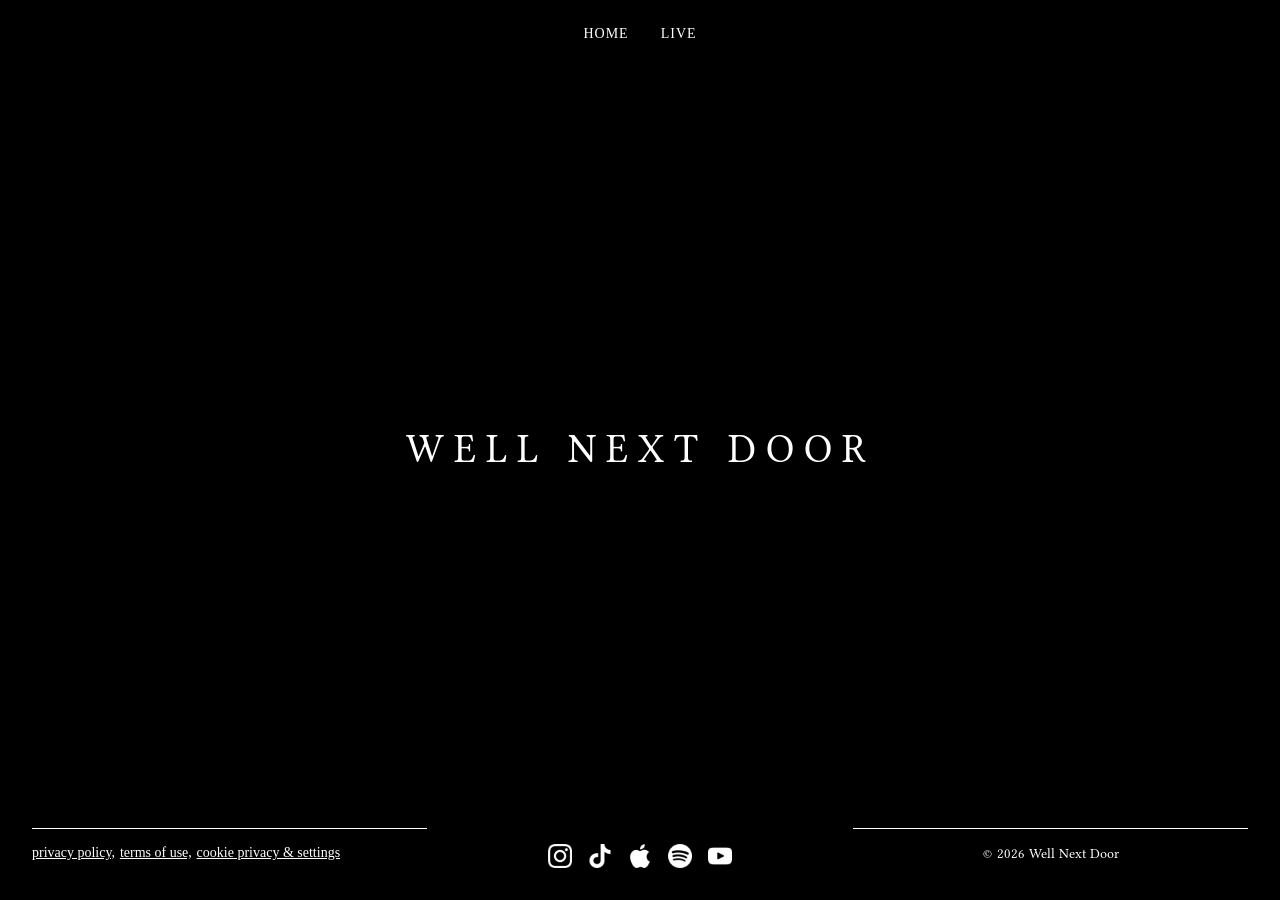
==== index.html @ 7ca92fc7 "Live Dates neu gestaltet + Navi gekürzt - Terminliste mit Datums-Block, Gruppierung (Kommend/Vergang" ====
<!DOCTYPE html>
<html lang="de">
<head>
  <meta charset="utf-8">
  <title>Well Next Door – Indie Pop Band aus Bamberg &amp; Nürnberg</title>
  <meta content="Well Next Door ist eine Indie-Pop-Rock-Band aus Bamberg und Nürnberg in Franken. Höre neue Songs auf Spotify &amp; Apple Music und entdecke Live-Termine." name="description">
  <meta content="width=device-width, initial-scale=1" name="viewport">

  <!-- Open Graph -->
  <meta content="Well Next Door – Indie Pop aus Franken" property="og:title">
  <meta content="Indie-Pop-Rock-Band aus Bamberg &amp; Nürnberg – neue Musik, Live-Konzerte und das kommende Debütalbum. Folge uns auf Spotify, Instagram &amp; TikTok." property="og:description">
  <meta content="assets/opengraph.png" property="og:image">
  <meta content="website" property="og:type">

  <!-- Fonts -->
  <link rel="preconnect" href="https://fonts.googleapis.com">
  <link rel="preconnect" href="https://fonts.gstatic.com" crossorigin>
  <link href="https://fonts.googleapis.com/css?family=Great+Vibes:400%7CLibertinus+Serif:300,400,500,600,700" rel="stylesheet">

  <!-- Styles -->
  <link href="css/style.css" rel="stylesheet">

  <!-- Favicons -->
  <link href="assets/favicon.png" rel="shortcut icon" type="image/x-icon">
  <link href="assets/webclip.png" rel="apple-touch-icon">
</head>
<body>

  <!-- Vollbild-Hintergrundvideo (Bunny Stream) -->
  <div id="bgVideoWrap" aria-hidden="true">
    <iframe id="bgFrame" title="Background Video" loading="eager"
      allow="autoplay; encrypted-media; picture-in-picture; accelerometer; gyroscope"
      allowfullscreen="true" frameborder="0"
      src="https://iframe.mediadelivery.net/embed/644372/77ee35da-af66-4e94-9050-942b419234bb?autoplay=true&amp;loop=true&amp;muted=true&amp;preload=true&amp;responsive=true"></iframe>
  </div>

  <div class="wrapper">

    <!-- Navigation -->
    <div role="banner" class="navbar">
      <div class="container">
        <nav role="navigation" class="nav-menu">
          <a href="index.html" aria-current="page" class="link w--current"><span class="text-span">HOME</span></a>
          <!-- <a href="#" class="link">MUSIC</a> -->
          <a href="live.html" class="link">LIVE</a>
          <!-- <a href="#" class="link">SHOP</a> -->
        </nav>
        <div class="menu-button" aria-label="menu" role="button" tabindex="0" aria-expanded="false">
          <span class="nav-icon"></span>
        </div>
      </div>
    </div>

    <!-- Hero -->
    <section class="hero-section">
      <div class="div-block-2">
        <div class="div-block-3">
          <h1 class="heading">WELL&nbsp;NEXT&nbsp;DOOR</h1>
        </div>
      </div>
    </section>

    <!-- Footer -->
    <section class="footer-dark">
      <div class="footer-divider">
        <div class="div-block-5">
          <a href="privacy-policy.html" class="link-footer">privacy policy,</a>
          <a href="terms-of-use.html" class="link-footer second">terms of use,</a>
          <a href="#" class="link-footer second">cookie privacy &amp; settings</a>
        </div>
      </div>
      <div class="div-block-4">
        <a href="https://www.instagram.com/well_next_door/" target="_blank" rel="noopener" class="social-links">
          <img loading="lazy" src="assets/instagram.png" alt="Instagram" class="image">
        </a>
        <a href="https://www.tiktok.com/@wellnextdoor" target="_blank" rel="noopener" class="social-links">
          <img loading="lazy" src="assets/tiktok.png" alt="TikTok" class="image">
        </a>
        <a href="https://music.apple.com/de/artist/well-next-door/1473011566" target="_blank" rel="noopener" class="social-links">
          <img loading="lazy" src="assets/apple-music.png" alt="Apple Music" class="image">
        </a>
        <a href="https://open.spotify.com/intl-de/artist/0O03TuSYeBS1zFscFg5X6S?si=DQFE-3ojQe-Ye8wxF7zOWA" target="_blank" rel="noopener" class="social-links">
          <img loading="lazy" src="assets/spotify.png" alt="Spotify" class="image">
        </a>
        <a href="https://www.youtube.com/@wellnextdoor" target="_blank" rel="noopener" class="social-links">
          <img loading="lazy" src="assets/youtube.png" alt="YouTube" class="image">
        </a>
      </div>
      <div class="footer-copyright-center">© 2026 Well Next Door</div>
    </section>

  </div>

  <script src="js/menu.js"></script>
</body>
</html>
---- css/style.css ----
/* ============================================================
   Well Next Door – 1:1 Nachbau
   Rekonstruierte Styles (Original: Webflow)
   ============================================================ */

/* ---------- Reset / Basis ---------- */
* {
  box-sizing: border-box;
}

html,
body {
  margin: 0;
  padding: 0;
}

body {
  min-height: 100vh;
  background-color: #000;
  color: #333;
  font-family: Arial, sans-serif;
  font-size: 14px;
  line-height: 1.4;
  -webkit-font-smoothing: antialiased;
}

a {
  color: inherit;
}

img {
  max-width: 100%;
  display: inline-block;
}

h1,
h2,
h3 {
  margin: 0;
  font-weight: 400;
}

/* ---------- Wrapper ---------- */
.wrapper {
  width: 100vw;
  height: 100vh;
  position: static;
  inset: 0%;
  overflow: hidden;
}

/* ---------- Hintergrundvideo ---------- */
#bgVideoWrap {
  overflow: hidden;
  will-change: transform;
  width: 100vw;
  height: 100vh;
  position: fixed;
  inset: 0;
  background: #000;
  isolation: isolate;
  pointer-events: none;
  z-index: 0;
  transform: translateZ(0);
}

#bgFrame {
  position: absolute;
  top: 50%;
  left: 50%;
  transform: translate(-50%, -50%);
  width: max(100vw, 177.78vh);
  height: max(100vh, 56.25vw);
  min-width: 100%;
  min-height: 100%;
  border: 0;
  pointer-events: none;
  display: block;
}

/* ---------- Navigation ---------- */
.navbar {
  color: #fff;
  background-color: transparent;
  position: fixed;
  inset: 0% 0% auto;
  z-index: 1000;
}

.container {
  color: #fff;
  width: 940px;
  max-width: 940px;
  margin-left: auto;
  margin-right: auto;
  display: flex;
  justify-content: center;
  align-items: center;
  font-family: "Palatino Linotype", "Book Antiqua", Palatino, serif;
}

.nav-menu {
  color: #fff;
  display: flex;
  position: relative;
}

.link {
  color: #fff;
  letter-spacing: 1px;
  padding: 1.5rem 1rem;
  text-decoration: none;
  transition: opacity .2s;
  display: inline-block;
}

.link:hover {
  font-weight: 700;
  text-decoration: line-through;
}

.text-span {
  text-decoration-color: #fff;
}

/* Hamburger-Button (nur mobil sichtbar) */
.menu-button {
  display: none;
  padding: 18px;
  margin-left: auto;
  cursor: pointer;
  -webkit-user-select: none;
  user-select: none;
}

.menu-button .nav-icon {
  width: 22px;
  height: 2px;
  background: #fff;
  position: relative;
  display: block;
}

.menu-button .nav-icon::before,
.menu-button .nav-icon::after {
  content: "";
  position: absolute;
  left: 0;
  width: 22px;
  height: 2px;
  background: #fff;
}

.menu-button .nav-icon::before { top: -7px; }
.menu-button .nav-icon::after { top: 7px; }

/* ---------- Hero (Startseite) ---------- */
.hero-section {
  position: fixed;
  inset: 0%;
  z-index: 1;
}

.div-block-2 {
  width: 100vw;
  height: 100vh;
  display: flex;
  flex-flow: column;
  justify-content: center;
  align-items: center;
  position: relative;
  z-index: 999;
}

.div-block-3 {
  display: flex;
  justify-content: center;
  align-items: center;
  font-family: "Great Vibes", cursive;
  position: static;
  z-index: 2147483647;
}

.heading {
  color: #fff;
  letter-spacing: 10px;
  margin: 0;
  font-family: "Libertinus Serif", serif;
  font-size: 2.5rem;
  font-weight: 400;
  line-height: 2.7rem;
  z-index: 2147483647;
  text-align: center;
}

/* ---------- Hero (Live-Seite) ---------- */
.heading-6 {
  color: #fff;
  margin: 0 0 4rem;
  font-family: "Libertinus Serif", serif;
  font-size: 3rem;
  line-height: 2.5rem;
  text-align: center;
}

.div-block-7 {
  width: 80vw;
  grid-column-gap: 16px;
  grid-row-gap: 16px;
  border-bottom: 1px dashed #fff;
  grid-template-rows: auto;
  grid-template-columns: 1fr 1fr 1fr;
  place-items: center stretch;
  padding-bottom: .5rem;
  margin-bottom: 1.25rem;
  display: grid;
}

/* ---------- Live Dates – Terminliste ---------- */
.events-wrap {
  width: min(760px, 86vw);
  margin: 0 auto;
}

.group-label {
  font-family: "Libertinus Serif", serif;
  font-size: .8rem;
  letter-spacing: 3px;
  text-transform: uppercase;
  color: rgba(255, 255, 255, .45);
  padding-bottom: .9rem;
  margin-bottom: .2rem;
  border-bottom: 1px solid rgba(255, 255, 255, .25);
}

.events-past {
  margin-top: 2.75rem;
}

.event-row {
  display: grid;
  grid-template-columns: 72px 1fr auto;
  align-items: center;
  gap: 1.5rem;
  padding: 1.25rem 0;
  border-bottom: 1px solid rgba(255, 255, 255, .15);
}

.event-date {
  text-align: center;
  line-height: 1;
  color: #fff;
}

.event-date .ed-day {
  font-family: "Libertinus Serif", serif;
  font-size: 2rem;
  display: block;
}

.event-date .ed-mon {
  font-size: .78rem;
  letter-spacing: 2px;
  text-transform: uppercase;
  color: rgba(255, 255, 255, .7);
  display: block;
  margin-top: .35rem;
}

.event-date .ed-yr {
  font-size: .7rem;
  color: rgba(255, 255, 255, .4);
  display: block;
  margin-top: .25rem;
}

.event-info .ei-name {
  font-family: "Libertinus Serif", serif;
  font-size: 1.2rem;
  color: #fff;
}

.event-info .ei-meta {
  font-size: .9rem;
  color: rgba(255, 255, 255, .6);
  margin-top: .3rem;
}

.event-time {
  font-family: "Libertinus Serif", serif;
  font-size: 1rem;
  color: #fff;
  white-space: nowrap;
  text-align: right;
}

/* Vergangene Shows: ausgegraut + durchgestrichen */
.events-past .event-row {
  opacity: .4;
}

.events-past .ei-name {
  text-decoration: line-through;
}

@media screen and (max-width: 600px) {
  .event-row {
    grid-template-columns: 56px 1fr;
    gap: 1rem;
  }

  .event-time {
    grid-column: 2;
    text-align: left;
    margin-top: .25rem;
  }
}

.div-block-8 {
  display: flex;
  justify-content: flex-start;
  align-items: center;
  padding-right: 1rem;
}

.div-block-8.second {
  justify-content: center;
  align-items: center;
}

.div-block-8.third {
  justify-content: flex-end;
  align-items: center;
  padding-right: 0;
}

.paragraph-2 {
  color: #fff;
  margin-bottom: 0;
  font-family: "Libertinus Serif", serif;
  font-size: 1rem;
}

.bold-text {
  font-weight: 400;
}

/* ---------- Footer ---------- */
.footer-dark {
  grid-column-gap: 16px;
  grid-row-gap: 16px;
  background-color: transparent;
  grid-template-rows: auto;
  grid-template-columns: 1fr 1fr 1fr;
  place-items: stretch stretch;
  margin: 0;
  padding: 1rem 2rem;
  display: grid;
  position: fixed;
  inset: auto 0% 0%;
  z-index: 2147483647;
}

.footer-divider {
  background-color: transparent;
  border-top: 1px solid #fff;
  width: auto;
  height: auto;
  margin: 0;
  padding: 1rem 0;
}

.div-block-5 {
  grid-column-gap: .3rem;
  display: flex;
}

.link-footer {
  color: #fff;
  font-family: "Palatino Linotype", "Book Antiqua", Palatino, serif;
  font-size: .875rem;
  line-height: 1rem;
  text-decoration: underline;
}

.div-block-4 {
  grid-column-gap: 1rem;
  grid-row-gap: 1rem;
  border-top: 1px transparent;
  grid-template-rows: auto;
  grid-template-columns: 1fr 1fr 1fr 1fr 1fr;
  grid-auto-columns: 1fr;
  justify-content: space-between;
  place-items: start stretch;
  margin-left: auto;
  margin-right: auto;
  padding: 1rem 0;
  display: grid;
}

.social-links {
  width: 1.5rem;
  height: 1.5rem;
  padding: 0;
  display: flex;
  justify-content: center;
  align-items: center;
}

.image {
  filter: invert();
  width: 100%;
  height: 100%;
  object-fit: contain;
}

.footer-copyright-center {
  color: #fff;
  text-align: center;
  border-top: 1px solid #fff;
  padding: 1rem 0;
  font-family: "Libertinus Serif", serif;
  font-size: .875rem;
  line-height: 1rem;
}

/* ---------- Rechtsseiten (Datenschutz / Nutzungsbedingungen) ---------- */
.legal-page {
  min-height: 100vh;
  background: #000;
  overflow: visible;
  height: auto;
}

.legal-page .footer-dark {
  position: static;
  inset: auto;
}

.div-block-6 {
  width: 100vw;
  height: auto;
  margin-left: auto;
  margin-right: auto;
  padding: 5rem 2rem 0;
}

.pp-doc,
.pp-doc-1 {
  color: #e8e8e8;
  max-width: 760px;
  margin: 0 auto;
  padding: 4rem 1.5rem 8rem;
  font-family: "Palatino Linotype", "Book Antiqua", Palatino, serif;
  font-size: .875rem;
  line-height: 1.7;
}

.pp-doc h1,
.pp-doc-1 h1,
.heading-2,
.heading-3 {
  color: #fff;
  font-family: "Libertinus Serif", serif;
  font-size: 2.5rem;
  line-height: 1.2;
  margin-bottom: 1.5rem;
}

.pp-doc h2,
.pp-doc-1 h2,
.heading-4,
.heading-5 {
  color: #fff;
  font-family: "Libertinus Serif", serif;
  font-size: 1.5rem;
  margin-top: 2.5rem;
  margin-bottom: .75rem;
}

.pp-doc h3,
.pp-doc-1 h3 {
  color: #fff;
  font-size: 1.05rem;
  margin-top: 1.75rem;
  margin-bottom: .5rem;
}

.pp-doc p,
.pp-doc-1 p {
  margin: 0 0 1rem;
}

.pp-doc ul,
.pp-doc-1 ul {
  margin: 0 0 1rem;
  padding-left: 1.25rem;
}

.pp-doc li,
.pp-doc-1 li {
  margin-bottom: .4rem;
}

.pp-doc a,
.pp-doc-1 a {
  color: #fff;
}

.pp-doc hr,
.pp-doc-1 hr {
  border: 0;
  border-top: 1px solid #444;
  margin: 2.5rem 0 1.5rem;
}

/* ============================================================
   Responsive – Webflow-Breakpoints
   ============================================================ */

/* Tablet / Medium (<= 991px): Menü kollabiert */
@media screen and (max-width: 991px) {
  .container {
    width: 100%;
    max-width: none;
    padding: 0 1rem;
    justify-content: flex-end;
    align-items: center;
  }

  .menu-button {
    display: block;
  }

  .nav-menu {
    display: none;
    background-color: #000;
    flex-flow: column;
    width: 100%;
    position: absolute;
    top: 100%;
    left: 0;
  }

  .nav-menu.is-open {
    display: flex;
  }

  .link {
    text-align: center;
  }

  .div-block-7 {
    padding-left: 2rem;
    padding-right: 2rem;
  }
}

/* Small / Mobile (<= 767px): Footer einspaltig */
@media screen and (max-width: 767px) {
  .footer-dark {
    grid-template-rows: auto auto auto;
    grid-template-columns: 1fr;
    place-items: center stretch;
    padding-left: 0;
    padding-right: 0;
  }

  .footer-divider {
    margin-top: 60px;
  }

  .div-block-5 {
    justify-content: center;
  }

  .div-block-4 {
    grid-template-columns: 1fr 1fr 1fr 1fr 1fr;
    place-items: start stretch;
  }

  .div-block-8 {
    justify-content: flex-start;
    align-items: flex-start;
  }

  .heading {
    font-size: 2rem;
    letter-spacing: 6px;
  }

  .heading-3,
  .heading-2 {
    font-size: 2rem;
  }
}
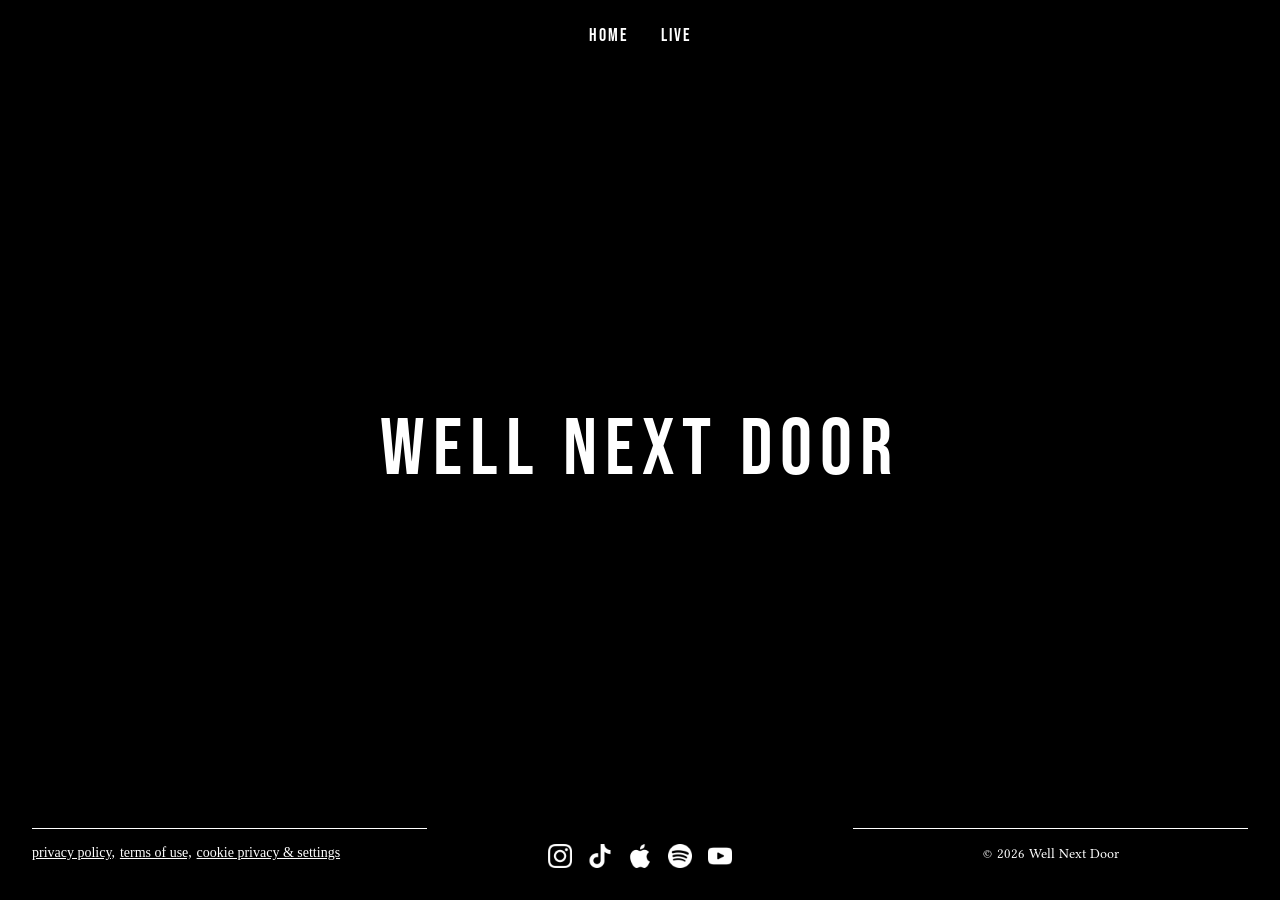
==== commit 33ce5b1a: "Schrift: Bebas Neue für Titel + Navigation (Home & Live) - Hero-Titel (WELL NEXT DOOR) und "Live Dat" ====
--- a/index.html
+++ b/index.html
@@ -5,24 +5,78 @@
   <title>Well Next Door – Indie Pop Band aus Bamberg &amp; Nürnberg</title>
   <meta content="Well Next Door ist eine Indie-Pop-Rock-Band aus Bamberg und Nürnberg in Franken. Höre neue Songs auf Spotify &amp; Apple Music und entdecke Live-Termine." name="description">
   <meta content="width=device-width, initial-scale=1" name="viewport">
+  <link rel="canonical" href="https://wellnextdoor.de/">
+  <meta name="robots" content="index, follow, max-image-preview:large, max-snippet:-1">
+  <meta name="author" content="Well Next Door">
+  <meta name="keywords" content="Well Next Door, Indie Pop, Indie Rock, Band, Bamberg, Nürnberg, Franken, Live, Konzerte, Musik">
 
   <!-- Open Graph -->
-  <meta content="Well Next Door – Indie Pop aus Franken" property="og:title">
-  <meta content="Indie-Pop-Rock-Band aus Bamberg &amp; Nürnberg – neue Musik, Live-Konzerte und das kommende Debütalbum. Folge uns auf Spotify, Instagram &amp; TikTok." property="og:description">
-  <meta content="assets/opengraph.png" property="og:image">
-  <meta content="website" property="og:type">
+  <meta property="og:type" content="website">
+  <meta property="og:site_name" content="Well Next Door">
+  <meta property="og:locale" content="de_DE">
+  <meta property="og:url" content="https://wellnextdoor.de/">
+  <meta property="og:title" content="Well Next Door – Indie Pop aus Franken">
+  <meta property="og:description" content="Indie-Pop-Rock-Band aus Bamberg &amp; Nürnberg – neue Musik, Live-Konzerte und das kommende Debütalbum. Folge uns auf Spotify, Instagram &amp; TikTok.">
+  <meta property="og:image" content="https://wellnextdoor.de/assets/opengraph.png">
+  <meta property="og:image:width" content="1200">
+  <meta property="og:image:height" content="630">
+  <meta property="og:image:alt" content="Well Next Door">
+
+  <!-- Twitter -->
+  <meta name="twitter:card" content="summary_large_image">
+  <meta name="twitter:title" content="Well Next Door – Indie Pop aus Franken">
+  <meta name="twitter:description" content="Indie-Pop-Rock-Band aus Bamberg &amp; Nürnberg – neue Musik, Live-Konzerte und mehr.">
+  <meta name="twitter:image" content="https://wellnextdoor.de/assets/opengraph.png">
 
   <!-- Fonts -->
   <link rel="preconnect" href="https://fonts.googleapis.com">
   <link rel="preconnect" href="https://fonts.gstatic.com" crossorigin>
-  <link href="https://fonts.googleapis.com/css?family=Great+Vibes:400%7CLibertinus+Serif:300,400,500,600,700" rel="stylesheet">
+  <link href="https://fonts.googleapis.com/css?family=Bebas+Neue%7CGreat+Vibes:400%7CLibertinus+Serif:300,400,500,600,700" rel="stylesheet">
 
   <!-- Styles -->
   <link href="css/style.css" rel="stylesheet">
 
   <!-- Favicons -->
-  <link href="assets/favicon.png" rel="shortcut icon" type="image/x-icon">
-  <link href="assets/webclip.png" rel="apple-touch-icon">
+  <link rel="icon" href="/favicon.ico" sizes="any">
+  <link rel="icon" type="image/png" sizes="32x32" href="/assets/favicon-32.png">
+  <link rel="icon" type="image/png" sizes="16x16" href="/assets/favicon-16.png">
+  <link rel="apple-touch-icon" sizes="180x180" href="/assets/webclip.png">
+  <link rel="manifest" href="/site.webmanifest">
+  <meta name="theme-color" content="#000000">
+
+  <!-- Strukturierte Daten (SEO / AEO) -->
+  <script type="application/ld+json">
+  {
+    "@context": "https://schema.org",
+    "@graph": [
+      {
+        "@type": "WebSite",
+        "@id": "https://wellnextdoor.de/#website",
+        "name": "Well Next Door",
+        "url": "https://wellnextdoor.de/",
+        "inLanguage": "de"
+      },
+      {
+        "@type": "MusicGroup",
+        "@id": "https://wellnextdoor.de/#band",
+        "name": "Well Next Door",
+        "url": "https://wellnextdoor.de/",
+        "genre": ["Indie Pop", "Indie Rock"],
+        "description": "Indie-Pop-Rock-Band aus Bamberg und Nürnberg in Franken.",
+        "foundingLocation": { "@type": "Place", "name": "Bamberg, Deutschland" },
+        "image": "https://wellnextdoor.de/assets/opengraph.png",
+        "logo": "https://wellnextdoor.de/assets/icon-512.png",
+        "sameAs": [
+          "https://www.instagram.com/well_next_door/",
+          "https://www.tiktok.com/@wellnextdoor",
+          "https://music.apple.com/de/artist/well-next-door/1473011566",
+          "https://open.spotify.com/intl-de/artist/0O03TuSYeBS1zFscFg5X6S",
+          "https://www.youtube.com/@wellnextdoor"
+        ]
+      }
+    ]
+  }
+  </script>
 </head>
 <body>
 
--- a/css/style.css
+++ b/css/style.css
@@ -78,6 +78,21 @@
   display: block;
 }
 
+/* Lese-Layer über dem Video: oben/unten stärker abgedunkelt (Vignette),
+   damit Navigation, Überschrift und Footer immer gut lesbar sind. */
+#bgVideoWrap::after {
+  content: "";
+  position: absolute;
+  inset: 0;
+  z-index: 1;
+  pointer-events: none;
+  background: linear-gradient(to bottom,
+    rgba(0, 0, 0, .78) 0%,
+    rgba(0, 0, 0, .52) 22%,
+    rgba(0, 0, 0, .52) 68%,
+    rgba(0, 0, 0, .84) 100%);
+}
+
 /* ---------- Navigation ---------- */
 .navbar {
   color: #fff;
@@ -107,7 +122,9 @@
 
 .link {
   color: #fff;
-  letter-spacing: 1px;
+  font-family: "Bebas Neue", sans-serif;
+  font-size: 1.1rem;
+  letter-spacing: 2px;
   padding: 1.5rem 1rem;
   text-decoration: none;
   transition: opacity .2s;
@@ -183,12 +200,12 @@
 
 .heading {
   color: #fff;
-  letter-spacing: 10px;
+  letter-spacing: 8px;
   margin: 0;
-  font-family: "Libertinus Serif", serif;
-  font-size: 2.5rem;
+  font-family: "Bebas Neue", sans-serif;
+  font-size: clamp(2.6rem, 8vw, 5rem);
   font-weight: 400;
-  line-height: 2.7rem;
+  line-height: 1;
   z-index: 2147483647;
   text-align: center;
 }
@@ -196,10 +213,11 @@
 /* ---------- Hero (Live-Seite) ---------- */
 .heading-6 {
   color: #fff;
-  margin: 0 0 4rem;
-  font-family: "Libertinus Serif", serif;
-  font-size: 3rem;
-  line-height: 2.5rem;
+  margin: 0 0 2.5rem;
+  font-family: "Bebas Neue", sans-serif;
+  font-size: clamp(2.6rem, 7vw, 3.9rem);
+  letter-spacing: 4px;
+  line-height: 1;
   text-align: center;
 }
 
@@ -216,9 +234,9 @@
   display: grid;
 }
 
-/* ---------- Live Dates – Terminliste ---------- */
+/* ---------- Live Dates – Terminliste (Tour-Stil) ---------- */
 .events-wrap {
-  width: min(760px, 86vw);
+  width: min(720px, 92vw);
   margin: 0 auto;
 }
 
@@ -227,93 +245,152 @@
   font-size: .8rem;
   letter-spacing: 3px;
   text-transform: uppercase;
-  color: rgba(255, 255, 255, .45);
-  padding-bottom: .9rem;
-  margin-bottom: .2rem;
-  border-bottom: 1px solid rgba(255, 255, 255, .25);
-}
-
-.events-past {
-  margin-top: 2.75rem;
+  color: rgba(255, 255, 255, .5);
+  padding-bottom: 1rem;
+  margin-bottom: .5rem;
+  border-bottom: 1px solid rgba(255, 255, 255, .22);
 }
 
 .event-row {
   display: grid;
-  grid-template-columns: 72px 1fr auto;
+  grid-template-columns: 1fr auto;
   align-items: center;
   gap: 1.5rem;
-  padding: 1.25rem 0;
-  border-bottom: 1px solid rgba(255, 255, 255, .15);
-}
-
-.event-date {
+  padding: 1.4rem .7rem;
+  border-radius: 6px;
+  transition: background .2s;
+}
+
+.event-row + .event-row {
+  border-top: 1px solid rgba(255, 255, 255, .12);
+}
+
+@media (hover: hover) {
+  .event-row:hover {
+    background: rgba(255, 255, 255, .05);
+  }
+}
+
+.event-info {
+  min-width: 0;
+}
+
+/* Ort = Überschrift (prominent) */
+.ei-city {
+  font-family: "Libertinus Serif", serif;
+  font-size: 1.55rem;
+  color: #fff;
+  line-height: 1.15;
+}
+
+/* Datum = prominent direkt darunter */
+.ei-date {
+  font-family: "Libertinus Serif", serif;
+  font-size: 1.02rem;
+  color: rgba(255, 255, 255, .9);
+  margin-top: .4rem;
+}
+
+/* Venue = dezente Detailzeile */
+.ei-venue {
+  font-size: .76rem;
+  letter-spacing: 1.5px;
+  text-transform: uppercase;
+  color: rgba(255, 255, 255, .5);
+  margin-top: .55rem;
+}
+
+.event-cta {
+  display: flex;
+  justify-content: flex-end;
+}
+
+.cal-btn {
+  display: inline-flex;
+  align-items: center;
+  gap: .4rem;
+  font-family: "Palatino Linotype", "Book Antiqua", Palatino, serif;
+  font-size: .72rem;
+  letter-spacing: 1.5px;
+  text-transform: uppercase;
+  color: #fff;
+  background: transparent;
+  cursor: pointer;
+  border: 1px solid rgba(255, 255, 255, .5);
+  border-radius: 2px;
+  padding: .45rem .8rem;
+  white-space: nowrap;
+  transition: background .2s, color .2s, border-color .2s;
+}
+
+.cal-btn:hover,
+.cal-btn:focus-visible {
+  background: #fff;
+  color: #000;
+  border-color: #fff;
+}
+
+.cal-ic {
+  width: 13px;
+  height: 13px;
+  fill: none;
+  stroke: currentColor;
+  stroke-width: 2;
+  flex: 0 0 auto;
+}
+
+/* Hinweis, wenn keine kommenden Termine vorhanden sind */
+.events-empty {
+  color: rgba(255, 255, 255, .7);
+  font-family: "Libertinus Serif", serif;
+  font-size: 1.05rem;
   text-align: center;
-  line-height: 1;
-  color: #fff;
-}
-
-.event-date .ed-day {
-  font-family: "Libertinus Serif", serif;
-  font-size: 2rem;
-  display: block;
-}
-
-.event-date .ed-mon {
-  font-size: .78rem;
-  letter-spacing: 2px;
-  text-transform: uppercase;
-  color: rgba(255, 255, 255, .7);
-  display: block;
-  margin-top: .35rem;
-}
-
-.event-date .ed-yr {
-  font-size: .7rem;
-  color: rgba(255, 255, 255, .4);
-  display: block;
-  margin-top: .25rem;
-}
-
-.event-info .ei-name {
-  font-family: "Libertinus Serif", serif;
-  font-size: 1.2rem;
-  color: #fff;
-}
-
-.event-info .ei-meta {
-  font-size: .9rem;
-  color: rgba(255, 255, 255, .6);
-  margin-top: .3rem;
-}
-
-.event-time {
-  font-family: "Libertinus Serif", serif;
-  font-size: 1rem;
-  color: #fff;
-  white-space: nowrap;
-  text-align: right;
-}
-
-/* Vergangene Shows: ausgegraut + durchgestrichen */
-.events-past .event-row {
-  opacity: .4;
-}
-
-.events-past .ei-name {
-  text-decoration: line-through;
+  padding: 2.5rem 0 1rem;
 }
 
 @media screen and (max-width: 600px) {
   .event-row {
-    grid-template-columns: 56px 1fr;
     gap: 1rem;
-  }
-
-  .event-time {
-    grid-column: 2;
-    text-align: left;
-    margin-top: .25rem;
-  }
+    padding: 1.2rem .3rem;
+  }
+
+  .ei-city {
+    font-size: 1.35rem;
+  }
+}
+
+/* Live-Seite: die ganze Seite scrollt (Footer NICHT fixed).
+   Hintergrundvideo + Overlay bleiben fix, Navi bleibt oben. */
+.live-page .wrapper {
+  height: auto;
+  min-height: 100vh;
+  width: 100%;
+  overflow-x: clip;
+  overflow-y: visible;
+}
+
+.live-page .hero-section {
+  position: relative;
+  inset: auto;
+  min-height: 100vh;
+  display: flex;
+  align-items: center;
+}
+
+.live-page .div-block-2 {
+  height: auto;
+  width: 100%;
+  padding: 120px 1rem 70px;
+}
+
+.live-page .heading-6 {
+  margin-bottom: 2.25rem;
+}
+
+/* Footer liegt im Fluss am Seitenende (nicht fixed), aber über dem Video */
+.live-page .footer-dark {
+  position: relative;
+  z-index: 5;
 }
 
 .div-block-8 {
@@ -585,8 +662,7 @@
   }
 
   .heading {
-    font-size: 2rem;
-    letter-spacing: 6px;
+    letter-spacing: 4px;
   }
 
   .heading-3,
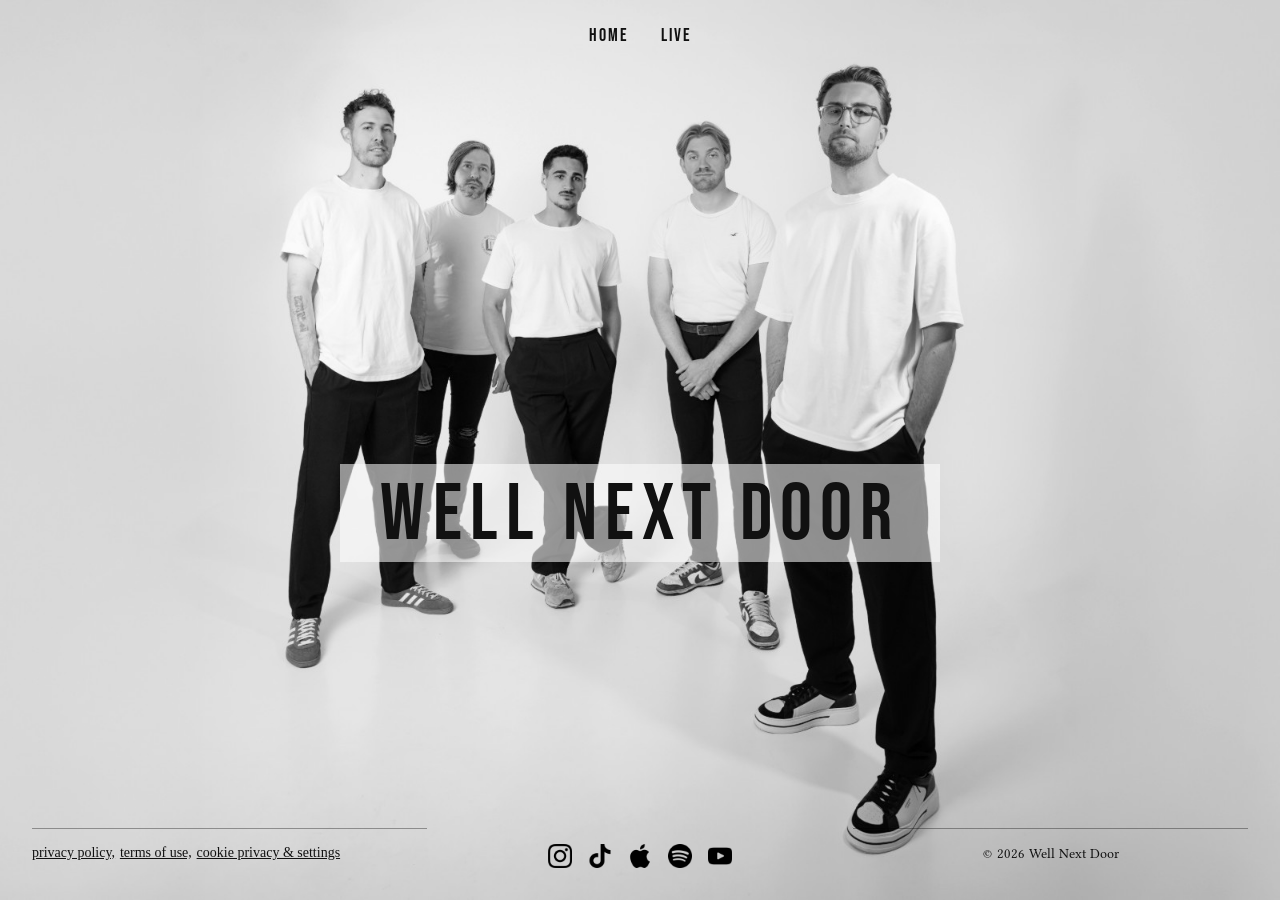
==== commit 7cdaad9b: "Startseite: Band-Foto statt Video, helles Theme - Hintergrundvideo auf der Startseite durch Bandfoto" ====
--- a/index.html
+++ b/index.html
@@ -42,7 +42,7 @@
   <link rel="icon" type="image/png" sizes="16x16" href="/assets/favicon-16.png">
   <link rel="apple-touch-icon" sizes="180x180" href="/assets/webclip.png">
   <link rel="manifest" href="/site.webmanifest">
-  <meta name="theme-color" content="#000000">
+  <meta name="theme-color" content="#f3f2f0">
 
   <!-- Strukturierte Daten (SEO / AEO) -->
   <script type="application/ld+json">
@@ -78,15 +78,10 @@
   }
   </script>
 </head>
-<body>
+<body class="home-photo">
 
-  <!-- Vollbild-Hintergrundvideo (Bunny Stream) -->
-  <div id="bgVideoWrap" aria-hidden="true">
-    <iframe id="bgFrame" title="Background Video" loading="eager"
-      allow="autoplay; encrypted-media; picture-in-picture; accelerometer; gyroscope"
-      allowfullscreen="true" frameborder="0"
-      src="https://iframe.mediadelivery.net/embed/644372/77ee35da-af66-4e94-9050-942b419234bb?autoplay=true&amp;loop=true&amp;muted=true&amp;preload=true&amp;responsive=true"></iframe>
-  </div>
+  <!-- Band-Foto als Vollbild-Hintergrund -->
+  <img class="home-bg" src="assets/band.jpg" alt="Well Next Door" aria-hidden="true">
 
   <div class="wrapper">
 
--- a/css/style.css
+++ b/css/style.css
@@ -670,3 +670,51 @@
     font-size: 2rem;
   }
 }
+
+/* ============================================================
+   Startseite mit Band-Foto (helles Theme, schwarze Schrift)
+   ============================================================ */
+body.home-photo {
+  background: #f3f2f0;
+}
+
+.home-bg {
+  position: fixed;
+  inset: 0;
+  width: 100%;
+  height: 100%;
+  object-fit: cover;
+  object-position: center 42%;
+  z-index: 0;
+}
+
+/* Navigation schwarz */
+.home-photo .link,
+.home-photo .text-span {
+  color: #111;
+  text-decoration-color: #111;
+}
+
+/* Titel schwarz mit dezenter heller Box, etwas tiefer positioniert */
+.home-photo .heading {
+  color: #111;
+  display: inline-block;
+  background: rgba(255, 255, 255, .55);
+  padding: .14em .5em .08em;
+  transform: translateY(7vh);
+}
+
+/* Footer: schwarze Schrift, dunkle Trennlinien, schwarze Icons */
+.home-photo .link-footer,
+.home-photo .footer-copyright-center {
+  color: #111;
+}
+
+.home-photo .footer-divider,
+.home-photo .footer-copyright-center {
+  border-top-color: rgba(0, 0, 0, .35);
+}
+
+.home-photo .image {
+  filter: none;
+}
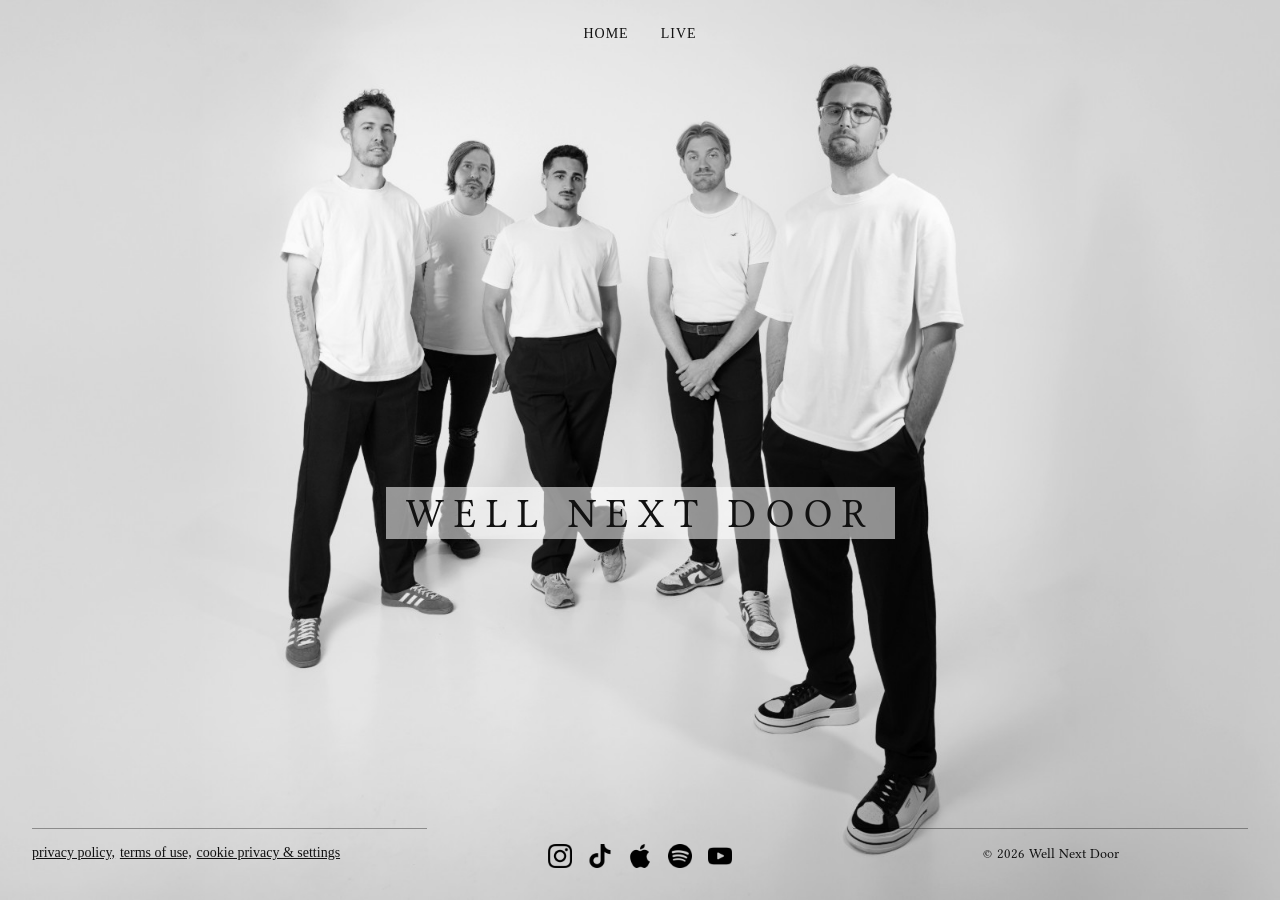
==== commit 399c20b0: "Alte Schrift zurück + Band-Foto als Hintergrund auch für Live - Bebas Neue entfernt, zurück zu Liber" ====
--- a/index.html
+++ b/index.html
@@ -31,7 +31,7 @@
   <!-- Fonts -->
   <link rel="preconnect" href="https://fonts.googleapis.com">
   <link rel="preconnect" href="https://fonts.gstatic.com" crossorigin>
-  <link href="https://fonts.googleapis.com/css?family=Bebas+Neue%7CGreat+Vibes:400%7CLibertinus+Serif:300,400,500,600,700" rel="stylesheet">
+  <link href="https://fonts.googleapis.com/css?family=Great+Vibes:400%7CLibertinus+Serif:300,400,500,600,700" rel="stylesheet">
 
   <!-- Styles -->
   <link href="css/style.css" rel="stylesheet">
--- a/css/style.css
+++ b/css/style.css
@@ -122,9 +122,7 @@
 
 .link {
   color: #fff;
-  font-family: "Bebas Neue", sans-serif;
-  font-size: 1.1rem;
-  letter-spacing: 2px;
+  letter-spacing: 1px;
   padding: 1.5rem 1rem;
   text-decoration: none;
   transition: opacity .2s;
@@ -200,12 +198,12 @@
 
 .heading {
   color: #fff;
-  letter-spacing: 8px;
+  letter-spacing: 10px;
   margin: 0;
-  font-family: "Bebas Neue", sans-serif;
-  font-size: clamp(2.6rem, 8vw, 5rem);
+  font-family: "Libertinus Serif", serif;
+  font-size: 2.5rem;
   font-weight: 400;
-  line-height: 1;
+  line-height: 2.7rem;
   z-index: 2147483647;
   text-align: center;
 }
@@ -214,10 +212,9 @@
 .heading-6 {
   color: #fff;
   margin: 0 0 2.5rem;
-  font-family: "Bebas Neue", sans-serif;
-  font-size: clamp(2.6rem, 7vw, 3.9rem);
-  letter-spacing: 4px;
-  line-height: 1;
+  font-family: "Libertinus Serif", serif;
+  font-size: 3rem;
+  line-height: 2.5rem;
   text-align: center;
 }
 
@@ -662,7 +659,8 @@
   }
 
   .heading {
-    letter-spacing: 4px;
+    font-size: 2rem;
+    letter-spacing: 6px;
   }
 
   .heading-3,
@@ -718,3 +716,57 @@
 .home-photo .image {
   filter: none;
 }
+
+/* Inhalt über dem Foto (Stacking für Home & Live) */
+.home-photo .wrapper {
+  position: relative;
+  z-index: 1;
+}
+
+/* ---------- Live-Seite über Foto: helles Theme ---------- */
+.home-photo .heading-6 {
+  color: #111;
+  display: inline-block;
+  background: rgba(255, 255, 255, .6);
+  padding: .08em .45em;
+}
+
+.home-photo .group-label {
+  color: rgba(0, 0, 0, .55);
+  border-bottom-color: rgba(0, 0, 0, .2);
+}
+
+/* Terminliste als helles Panel über dem Foto */
+.home-photo .events-wrap {
+  background: rgba(255, 255, 255, .72);
+  border-radius: 10px;
+  padding: 1.1rem 1.4rem 1.4rem;
+}
+
+.home-photo .ei-city { color: #111; }
+.home-photo .ei-date { color: rgba(0, 0, 0, .72); }
+.home-photo .ei-venue { color: rgba(0, 0, 0, .5); }
+
+.home-photo .event-row + .event-row {
+  border-top-color: rgba(0, 0, 0, .12);
+}
+
+.home-photo .event-row:hover {
+  background: rgba(0, 0, 0, .05);
+}
+
+.home-photo .cal-btn {
+  color: #111;
+  border-color: rgba(0, 0, 0, .45);
+}
+
+.home-photo .cal-btn:hover,
+.home-photo .cal-btn:focus-visible {
+  background: #111;
+  color: #fff;
+  border-color: #111;
+}
+
+.home-photo .events-empty {
+  color: rgba(0, 0, 0, .6);
+}
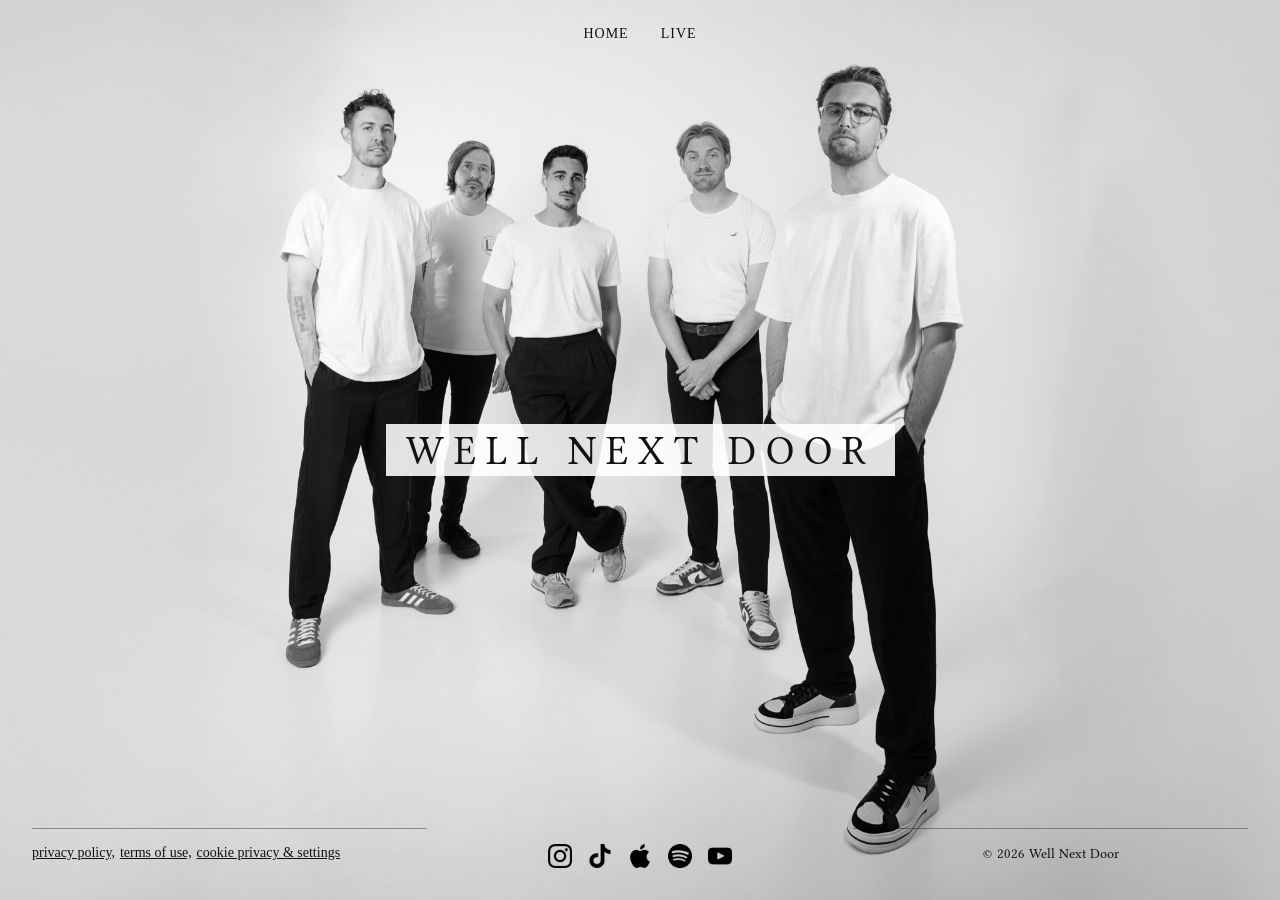
==== commit a353bd66: "Hintergrundfoto hochauflösend + scharf (srcset) - Neues Original (7466x4200) web-optimiert: band.jpg" ====
--- a/index.html
+++ b/index.html
@@ -80,8 +80,13 @@
 </head>
 <body class="home-photo">
 
-  <!-- Band-Foto als Vollbild-Hintergrund -->
-  <img class="home-bg" src="assets/band.jpg" alt="Well Next Door" aria-hidden="true">
+  <!-- Band-Foto als Vollbild-Hintergrund (quer = Desktop, hoch = Mobil) -->
+  <picture>
+    <source media="(max-width: 767px)" srcset="assets/band-mobile.jpg">
+    <img class="home-bg" src="assets/band.jpg"
+      srcset="assets/band.jpg 2560w, assets/band-xl.jpg 3840w" sizes="100vw"
+      alt="Well Next Door" aria-hidden="true">
+  </picture>
 
   <div class="wrapper">
 
--- a/css/style.css
+++ b/css/style.css
@@ -594,6 +594,12 @@
 
 /* Tablet / Medium (<= 991px): Menü kollabiert */
 @media screen and (max-width: 991px) {
+  /* Mobile Navigation: weißer Balken, schwarze Schrift, etwas nach unten */
+  .navbar {
+    background: #fff;
+    padding-top: .5rem;
+  }
+
   .container {
     width: 100%;
     max-width: none;
@@ -606,9 +612,16 @@
     display: block;
   }
 
+  /* Hamburger schwarz */
+  .menu-button .nav-icon,
+  .menu-button .nav-icon::before,
+  .menu-button .nav-icon::after {
+    background: #111;
+  }
+
   .nav-menu {
     display: none;
-    background-color: #000;
+    background: #fff;
     flex-flow: column;
     width: 100%;
     position: absolute;
@@ -621,12 +634,8 @@
   }
 
   .link {
+    color: #111;
     text-align: center;
-  }
-
-  .div-block-7 {
-    padding-left: 2rem;
-    padding-right: 2rem;
   }
 }
 
@@ -697,9 +706,8 @@
 .home-photo .heading {
   color: #111;
   display: inline-block;
-  background: rgba(255, 255, 255, .55);
+  background: rgba(255, 255, 255, .88);
   padding: .14em .5em .08em;
-  transform: translateY(7vh);
 }
 
 /* Footer: schwarze Schrift, dunkle Trennlinien, schwarze Icons */
@@ -727,7 +735,7 @@
 .home-photo .heading-6 {
   color: #111;
   display: inline-block;
-  background: rgba(255, 255, 255, .6);
+  background: rgba(255, 255, 255, .88);
   padding: .08em .45em;
 }
 
@@ -738,7 +746,7 @@
 
 /* Terminliste als helles Panel über dem Foto */
 .home-photo .events-wrap {
-  background: rgba(255, 255, 255, .72);
+  background: rgba(255, 255, 255, .93);
   border-radius: 10px;
   padding: 1.1rem 1.4rem 1.4rem;
 }
